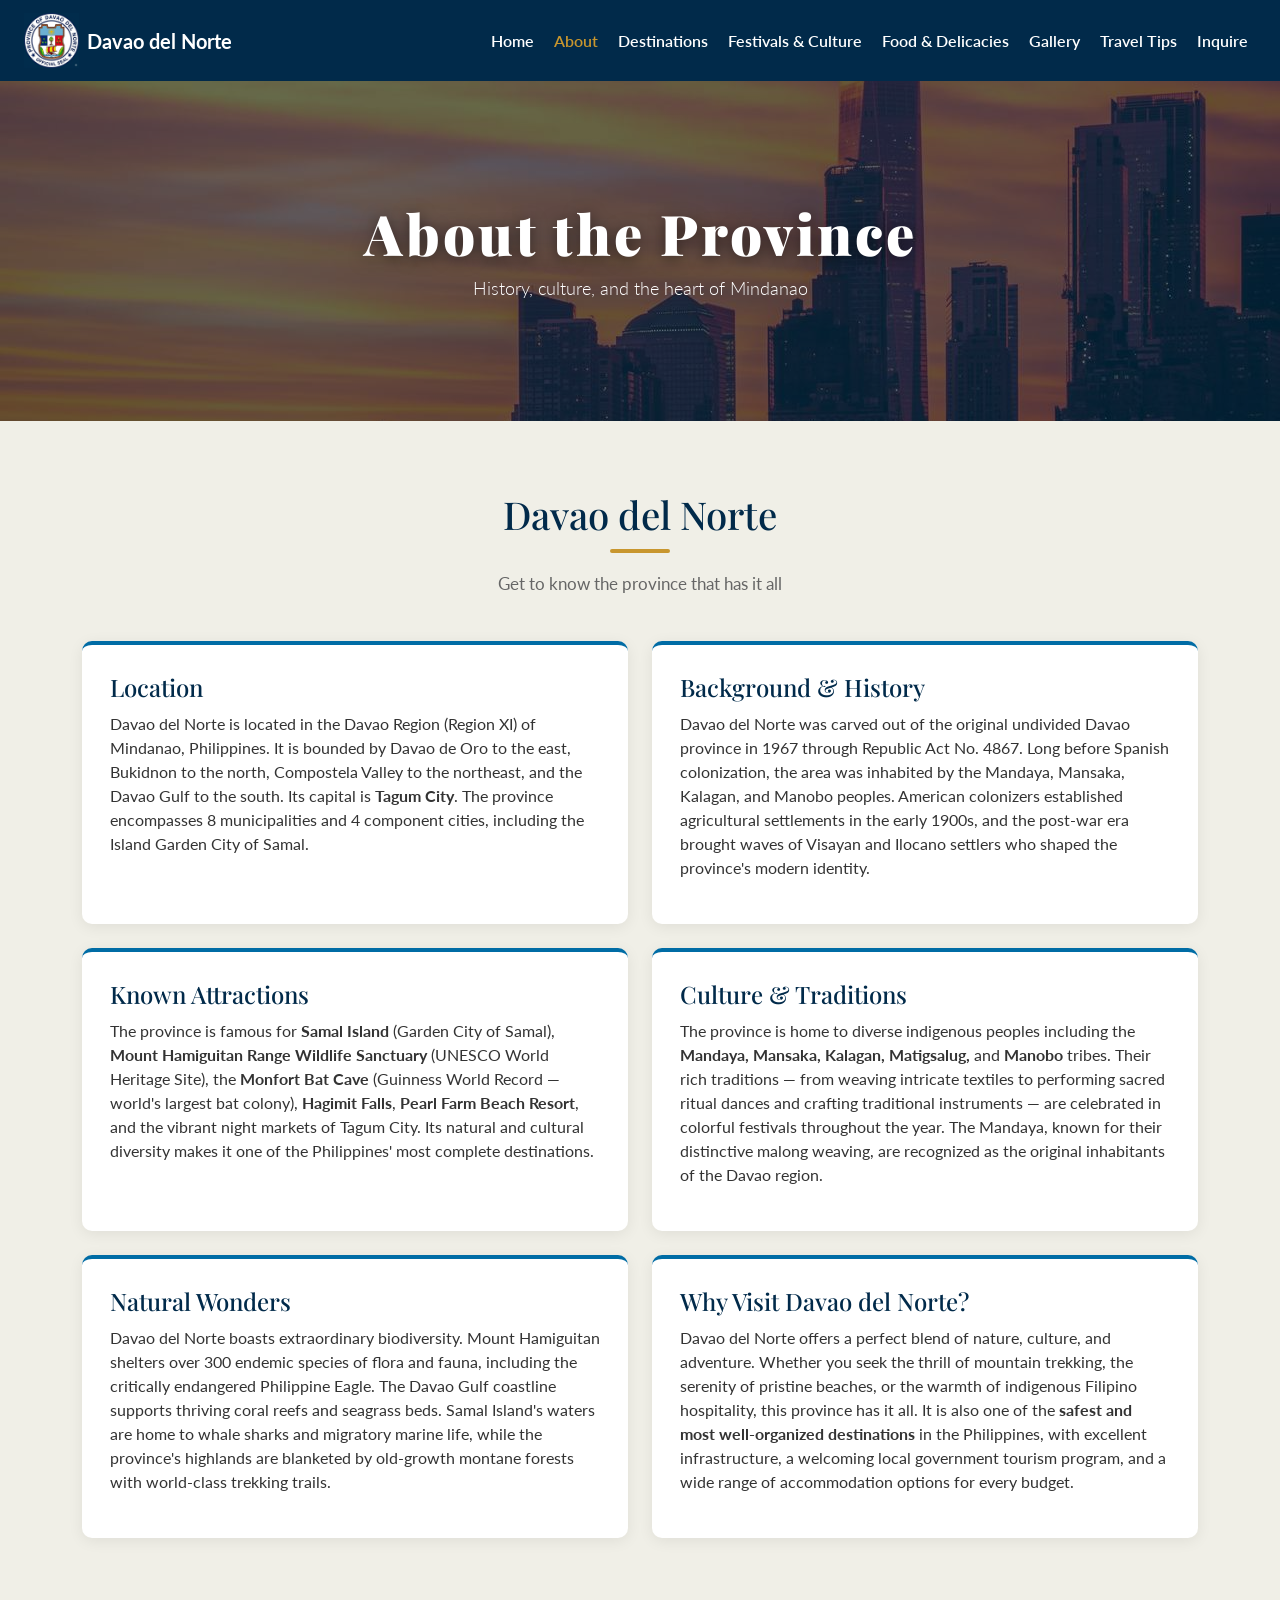
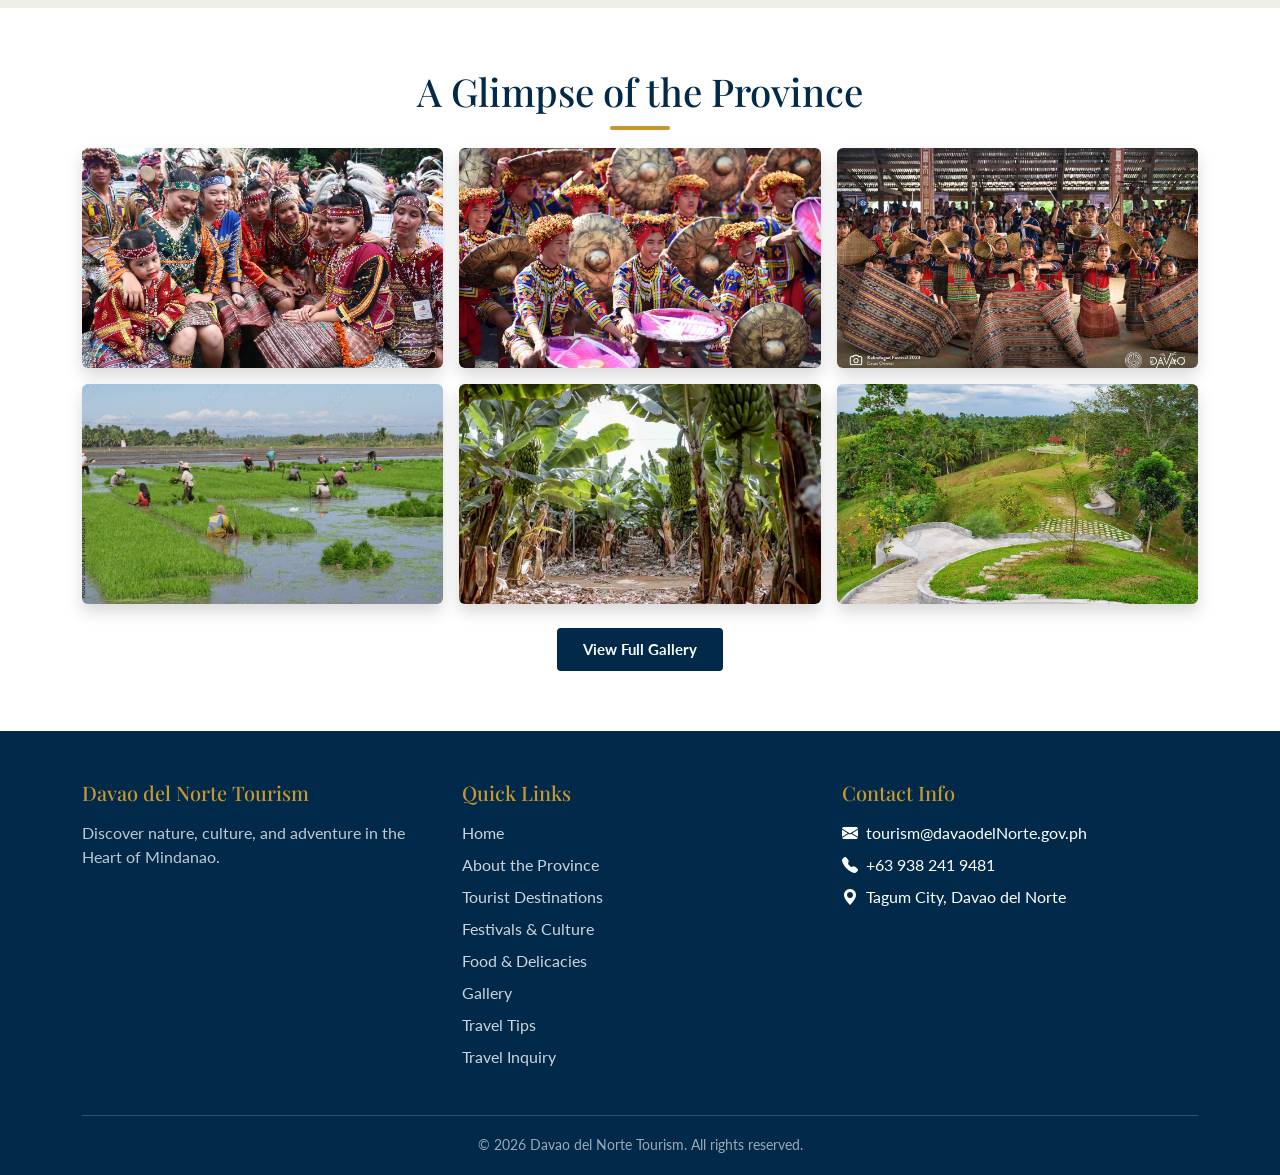
==== about.html @ 422d1d85 "Add files via upload" ====
<!DOCTYPE html>
<html lang="en">
<head>
  <meta charset="UTF-8"><meta name="viewport" content="width=device-width, initial-scale=1">

  <title>About - Davao del Norte Tourism</title>

  <link href="https://cdn.jsdelivr.net/npm/bootstrap@5.3.8/dist/css/bootstrap.min.css" rel="stylesheet">
  <link href="https://fonts.googleapis.com/css2?family=Playfair+Display:wght@400;700;900&family=Lato:wght@300;400;700&display=swap" rel="stylesheet">
  <link rel="stylesheet" href="https://cdn.jsdelivr.net/npm/bootstrap-icons@1.11.3/font/bootstrap-icons.min.css">
  <link rel="stylesheet" href="styles/tourism.css">
</head>

<body>
  
<nav class="navbar navbar-expand-lg sticky-top">
  <div class="container-fluid px-4">
    <a class="navbar-brand d-flex align-items-center gap-2" href="index.html">
      <img src="images/davao_del_norte_logo.jpg" alt="Logo">
      <span class="text-white fw-bold" class="navbar-brand-text">Davao del Norte</span>
    </a>
    <button class="navbar-toggler" type="button" data-bs-toggle="collapse" data-bs-target="#mainNav"><span class="navbar-toggler-icon"></span></button>
    <div class="collapse navbar-collapse justify-content-end" id="mainNav">
      <ul class="navbar-nav gap-1">
        <li class="nav-item"><a class="nav-link" href="index.html">Home</a></li>
        <li class="nav-item"><a class="nav-link active" href="about.html">About</a></li>
        <li class="nav-item"><a class="nav-link" href="destinations.html">Destinations</a></li>
        <li class="nav-item"><a class="nav-link" href="festivals.html">Festivals & Culture</a></li>
        <li class="nav-item"><a class="nav-link" href="food.html">Food & Delicacies</a></li>
        <li class="nav-item"><a class="nav-link" href="gallery.html">Gallery</a></li>
        <li class="nav-item"><a class="nav-link" href="traveltips.html">Travel Tips</a></li>
        <li class="nav-item"><a class="nav-link" href="inquiry.html">Inquire</a></li>
      </ul>
    </div>
   </div>
</nav>

<div class="page-hero" style="background-image:url('images/municipalities.jpg')">
  <div class="page-hero-content">
    <h1>About the Province</h1>
    <p>History, culture, and the heart of Mindanao</p>
  </div>
</div>

<section class="bg-light-custom">
  <div class="container">
    <h2 class="section-title">Davao del Norte</h2>
    <div class="section-divider">
    </div>
    <p class="section-subtitle">Get to know the province that has it all</p>
    <div class="row g-4">
      <div class="col-md-6">
        <div class="about-card">
          <h4>Location</h4>
          <p>
            Davao del Norte is located in the Davao Region (Region XI) of Mindanao, Philippines. It is bounded by Davao de Oro to the east, Bukidnon to the north, Compostela Valley to the northeast, and the Davao Gulf to the south. Its capital is <strong>Tagum City</strong>. The province encompasses 8 municipalities and 4 component cities, including the Island Garden City of Samal.
          </p>
        </div>
      </div>
      <div class="col-md-6">
        <div class="about-card">
          <h4>Background &amp; History</h4>
          <p>
            Davao del Norte was carved out of the original undivided Davao province in 1967 through Republic Act No. 4867. Long before Spanish colonization, the area was inhabited by the Mandaya, Mansaka, Kalagan, and Manobo peoples. American colonizers established agricultural settlements in the early 1900s, and the post-war era brought waves of Visayan and Ilocano settlers who shaped the province's modern identity.
          </p>
        </div>
      </div>
      <div class="col-md-6">
        <div class="about-card">
          <h4>Known Attractions</h4>
          <p>
            The province is famous for <strong>Samal Island</strong> (Garden City of Samal), <strong>Mount Hamiguitan Range Wildlife Sanctuary</strong> (UNESCO World Heritage Site), the <strong>Monfort Bat Cave</strong> (Guinness World Record — world's largest bat colony), <strong>Hagimit Falls</strong>, <strong>Pearl Farm Beach Resort</strong>, and the vibrant night markets of Tagum City. Its natural and cultural diversity makes it one of the Philippines' most complete destinations.
          </p>
        </div>
      </div>
      <div class="col-md-6">
        <div class="about-card">
          <h4>Culture &amp; Traditions</h4>
          <p>
            The province is home to diverse indigenous peoples including the <strong>Mandaya, Mansaka, Kalagan, Matigsalug,</strong> and <strong>Manobo</strong> tribes. Their rich traditions — from weaving intricate textiles to performing sacred ritual dances and crafting traditional instruments — are celebrated in colorful festivals throughout the year. The Mandaya, known for their distinctive malong weaving, are recognized as the original inhabitants of the Davao region.
          </p>
        </div>
      </div>
      <div class="col-md-6">
        <div class="about-card">
          <h4>Natural Wonders</h4>
          <p>
            Davao del Norte boasts extraordinary biodiversity. Mount Hamiguitan shelters over 300 endemic species of flora and fauna, including the critically endangered Philippine Eagle. The Davao Gulf coastline supports thriving coral reefs and seagrass beds. Samal Island's waters are home to whale sharks and migratory marine life, while the province's highlands are blanketed by old-growth montane forests with world-class trekking trails.
          </p>
        </div>
      </div>
      <div class="col-md-6">
        <div class="about-card">
          <h4>Why Visit Davao del Norte?</h4>
          <p>
            Davao del Norte offers a perfect blend of nature, culture, and adventure. Whether you seek the thrill of mountain trekking, the serenity of pristine beaches, or the warmth of indigenous Filipino hospitality, this province has it all. It is also one of the <strong>safest and most well-organized destinations</strong> in the Philippines, with excellent infrastructure, a welcoming local government tourism program, and a wide range of accommodation options for every budget.
          </p>
        </div>
      </div>
    </div>
  </div>
</section>

<section class="bg-white-section section-pad">
  <div class="container">
    <h2 class="section-title">A Glimpse of the Province</h2>
    <div class="section-divider"></div>
    <div class="row g-3">
      <div class="col-md-4">
        <img src="images/indigenous_group.jpg"
             class="img-fluid rounded shadow showcase-img"
             alt="Indigenous People">
      </div>

      <div class="col-md-4">
        <img src="images/traditions.jpg"
             class="img-fluid rounded shadow showcase-img" alt="Traditions">
      </div>

      <div class="col-md-4">
        <img src="images/mandaya.jpg"
             class="img-fluid rounded shadow showcase-img" alt="Mandaya">
      </div>

      <div class="col-md-4">
        <img src="images/rice_fields.jpg"
             class="img-fluid rounded shadow showcase-img" alt="Rice Fields">
      </div>

      <div class="col-md-4">
        <img src="images/banana_plantations.jpg"
             class="img-fluid rounded shadow showcase-img" alt="Banana Plantations">
      </div>

      <div class="col-md-4">
        <img src="images/botanical.jpg"
             class="img-fluid rounded shadow showcase-img" alt="Botanical">
      </div>
    </div>

    <div class="text-center mt-4">
      <a href="gallery.html" class="btn-navy">
        View Full Gallery
      </a>
    </div>
  </div>
</section>

<footer>
  <div class="container">
    <div class="row g-4">
      <div class="col-md-4">
        <h5>Davao del Norte Tourism</h5>
        <p class="footer-desc">Discover nature, culture, and adventure in the Heart of Mindanao.</p>
      </div>
      <div class="col-md-4">
        <h5>Quick Links</h5>
        <ul>
          <li><a href="index.html">Home</a></li>
          <li><a href="about.html">About the Province</a></li>
          <li><a href="destinations.html">Tourist Destinations</a></li>
          <li><a href="festivals.html">Festivals &amp; Culture</a></li>
          <li><a href="food.html">Food &amp; Delicacies</a></li>
          <li><a href="gallery.html">Gallery</a></li>
          <li><a href="traveltips.html">Travel Tips</a></li>
          <li><a href="inquiry.html">Travel Inquiry</a></li>
        </ul>
      </div>
      <div class="col-md-4">
        <h5>Contact Info</h5>
        <ul>
          <li><i class="bi bi-envelope-fill me-2"></i>tourism@davaodelNorte.gov.ph</li>
          <li><i class="bi bi-telephone-fill me-2"></i>+63 938 241 9481</li>
          <li><i class="bi bi-geo-alt-fill me-2"></i>Tagum City, Davao del Norte</li>
        </ul>
      </div>
    </div>
    <div class="footer-bottom">© 2026 Davao del Norte Tourism. All rights reserved.</div>
  </div>
</footer>

<script src="https://cdn.jsdelivr.net/npm/bootstrap@5.3.8/dist/js/bootstrap.bundle.min.js"></script>
</body>
</html>
---- styles/tourism.css ----
:root {
  --navy: #012A4A;
  --blue: #006CA5;
  --gold: #C8962E;
  --light: #F0EFE7;
  --white: #ffffff;
}


* {
  scroll-behavior: smooth;
  box-sizing: border-box;
}

body {
  font-family: 'Lato', sans-serif;
  color: #333;
  margin: 0;
}



.navbar {
  background: var(--navy);
}

.navbar-brand img {
  height: 55px;
}

.navbar .nav-link {
  color: #fff !important;
  font-weight: 600;
}

.navbar .nav-link:hover,
.navbar .nav-link.active {
  color: var(--gold) !important;
}

.dropdown-menu {
  background: var(--navy);
  border: none;
}

.dropdown-item {
  color: rgba(255, 255, 255, 0.85);
  font-weight: 500;
}

.dropdown-item:hover {
  background: var(--blue);
  color: #fff;
}

.navbar-toggler {
  border-color: rgba(255, 255, 255, 0.4);
}

.navbar-toggler-icon {
  filter: invert(1);
}

.navbar-logo {
  height: 70px;
}


.page-hero {
  position: relative;
  height: 340px;
  background-size: cover;
  background-position: center;
  display: flex;
  align-items: center;
  justify-content: center;
  text-align: center;
}

.page-hero::after {
  content: '';
  position: absolute;
  inset: 0;
  background: rgba(1, 42, 74, 0.60);
}

.page-hero-content {
  position: relative;
  z-index: 2;
  color: #fff;
  padding: 20px;
}

.page-hero-content h1 {
  font-family: 'Playfair Display', serif;
  font-size: clamp(2rem, 5vw, 3.5rem);
  font-weight: 900;
  letter-spacing: 3px;
  text-shadow: 0 3px 15px rgba(0, 0, 0, 0.5);
  margin-bottom: 10px;
}

.page-hero-content p {
  font-size: 1.1rem;
  font-weight: 300;
  margin: 0;
}



.hero-home {
  position: relative;
  height: 100vh;
  min-height: 600px;
  background: url('../images/davao_banner.jpg') center / cover no-repeat;
  display: flex;
  align-items: center;
  justify-content: center;
  text-align: center;
}

.hero-home::after {
  content: '';
  position: absolute;
  inset: 0;
  background: rgba(1, 42, 74, 0.58);
}

.hero-content {
  position: relative;
  z-index: 2;
  color: #fff;
  padding: 20px;
}

.hero-content h1 {
  font-family: 'Playfair Display', serif;
  font-size: clamp(3rem, 8vw, 6rem);
  font-weight: 900;
  letter-spacing: 4px;
  text-shadow: 0 4px 20px rgba(0, 0, 0, 0.5);
}

.hero-content .slogan {
  font-size: clamp(1rem, 2.5vw, 1.4rem);
  font-weight: 300;
  margin: 12px 0 20px;
  letter-spacing: 1px;
}

.hero-content .welcome {
  max-width: 680px;
  margin: 0 auto 30px;
  font-size: 1rem;
  line-height: 1.8;
}


section {
  padding: 70px 0;
}

.section-title {
  font-family: 'Playfair Display', serif;
  font-size: 2.4rem;
  color: var(--navy);
  text-align: center;
  margin-bottom: 12px;
}

.section-subtitle {
  text-align: center;
  color: #666;
  margin-bottom: 45px;
  font-size: 1.05rem;
}

.section-divider {
  width: 60px;
  height: 4px;
  background: var(--gold);
  margin: 0 auto 18px;
  border-radius: 2px;
}

.section-pad {
  padding: 60px 0;
}

.bg-light-custom {
  background: var(--light);
}

.bg-white-section {
  background: #fff;
}

.btn-gold {
  background: var(--gold);
  color: #fff !important;
  border: none;
  font-weight: 700;
  padding: 13px 36px;
  border-radius: 4px;
  font-size: 1rem;
  transition: all 0.3s;
  text-decoration: none;
  display: inline-block;
}

.btn-gold:hover {
  background: #a87820;
  transform: translateY(-2px);
  box-shadow: 0 6px 20px rgba(200, 150, 46, 0.4);
}

.btn-gold-sm {
  font-size: 0.9rem;
  padding: 10px 24px;
}

.btn-navy {
  background: var(--navy);
  color: #fff !important;
  border: none;
  font-weight: 700;
  padding: 10px 26px;
  border-radius: 4px;
  font-size: 0.95rem;
  transition: all 0.3s;
  text-decoration: none;
  display: inline-block;
}

.btn-navy:hover {
  background: var(--blue);
}

.btn-view {
  background: var(--blue);
  color: #fff;
  border: none;
  border-radius: 4px;
  padding: 8px 18px;
  font-size: 0.88rem;
  font-weight: 600;
  cursor: pointer;
  transition: background 0.2s;
  width: 100%;
  margin-top: 12px;
}

.btn-view:hover {
  background: var(--navy);
}

.btn-submit {
  background: var(--navy);
  color: #fff;
  border: none;
  padding: 14px 40px;
  border-radius: 6px;
  font-weight: 700;
  font-size: 1rem;
  transition: all 0.3s;
}

.btn-submit:hover {
  background: var(--blue);
  color: #fff;
}


.about-card {
  background: #fff;
  border-radius: 10px;
  padding: 28px;
  height: 100%;
  box-shadow: 0 3px 15px rgba(0, 0, 0, 0.07);
  border-top: 4px solid var(--blue);
}

.about-card .icon {
  font-size: 2.2rem;
  color: var(--gold);
  margin-bottom: 14px;
}

.about-card h4 {
  font-family: 'Playfair Display', serif;
  color: var(--navy);
  margin-bottom: 10px;
}



.dest-card {
  border-radius: 10px;
  overflow: hidden;
  box-shadow: 0 3px 15px rgba(0, 0, 0, 0.09);
  transition: transform 0.3s, box-shadow 0.3s;
  height: 100%;
  background: #fff;
  border-top: 4px solid var(--blue);
  display: flex;
  flex-direction: column;
}

.dest-card:hover {
  transform: translateY(-6px);
  box-shadow: 0 12px 30px rgba(0, 0, 0, 0.15);
}

.dest-card img {
  width: 100%;
  height: 210px;
  object-fit: cover;
}

.dest-card-body {
  padding: 16px;
  flex: 1;
  display: flex;
  flex-direction: column;
}

.dest-card-body h5 {
  font-family: 'Playfair Display', serif;
  color: var(--navy);
  margin-bottom: 4px;
  font-size: 1.1rem;
}

.badge-cat {
  background: var(--gold);
  color: #fff;
  font-size: 0.75rem;
  border-radius: 20px;
  padding: 3px 10px;
  display: inline-block;
  margin-bottom: 6px;
}

.dest-location {
  color: #888;
  font-size: 0.85rem;
  margin-bottom: 8px;
}

.dest-desc {
  font-size: 0.9rem;
  color: #555;
  flex: 1;
}

.dest-meta {
  font-size: 0.82rem;
  color: #777;
  margin-top: 8px;
}

#noResults {
  display: none;
  text-align: center;
  padding: 60px 20px;
  color: #888;
}

.no-results-icon {
  font-size: 3rem;
}


.search-bar {
  max-width: 500px;
  margin: 0 auto 20px;
}

.filter-btns {
  display: flex;
  flex-wrap: wrap;
  gap: 10px;
  justify-content: center;
  margin-bottom: 40px;
}

.filter-btn {
  border: 2px solid var(--blue);
  color: var(--blue);
  background: transparent;
  border-radius: 30px;
  padding: 7px 20px;
  font-weight: 600;
  cursor: pointer;
  transition: all 0.25s;
  font-size: 0.9rem;
}

.filter-btn:hover,
.filter-btn.active {
  background: var(--blue);
  color: #fff;
}


.festival-card {
  border-radius: 10px;
  overflow: hidden;
  background: #fff;
  box-shadow: 0 3px 15px rgba(0, 0, 0, 0.08);
  height: 100%;
}

.festival-card img {
  width: 100%;
  height: 230px;
  object-fit: cover;
}

.festival-body {
  padding: 20px;
}

.festival-body h4 {
  font-family: 'Playfair Display', serif;
  color: var(--navy);
}

.festival-month {
  color: var(--gold);
  font-weight: 700;
  font-size: 0.9rem;
  margin-bottom: 6px;
}

.festival-loc {
  color: #888;
  font-size: 0.85rem;
  margin-bottom: 10px;
}


.food-card {
  border-radius: 10px;
  overflow: hidden;
  background: var(--light);
  box-shadow: 0 3px 12px rgba(0, 0, 0, 0.07);
  height: 100%;
}

.food-card img {
  width: 100%;
  height: 200px;
  object-fit: cover;
}

.food-body {
  padding: 18px;
}

.food-body h5 {
  font-family: 'Playfair Display', serif;
  color: var(--navy);
}

.food-where {
  color: var(--blue);
  font-size: 0.85rem;
  font-weight: 600;
  margin-top: 8px;
}



.gallery-section {
  background: var(--navy);
}

.gallery-section .section-title {
  color: #fff;
}

.gallery-section .section-subtitle {
  color: rgba(255, 255, 255, 0.7);
}

.gallery-section .section-divider {
  background: var(--gold);
}

.gallery-grid {
  display: grid;
  grid-template-columns: repeat(auto-fill, minmax(190px, 1fr));
  gap: 8px;
}

.gallery-item {
  position: relative;
  overflow: hidden;
  border-radius: 6px;
  cursor: pointer;
  aspect-ratio: 1;
}

.gallery-item img {
  width: 100%;
  height: 100%;
  object-fit: cover;
  transition: transform 0.4s;
}

.gallery-item:hover img {
  transform: scale(1.08);
}

.gallery-overlay {
  position: absolute;
  inset: 0;
  background: rgba(1, 42, 74, 0.5);
  opacity: 0;
  transition: opacity 0.3s;
  display: flex;
  align-items: center;
  justify-content: center;
  color: #fff;
  font-size: 2rem;
}

.gallery-item:hover .gallery-overlay {
  opacity: 1;
}



.tip-card {
  background: #fff;
  border-radius: 10px;
  padding: 26px;
  box-shadow: 0 3px 12px rgba(0, 0, 0, 0.07);
  height: 100%;
  border-left: 4px solid var(--gold);
}

.tip-icon {
  font-size: 2rem;
  color: var(--blue);
  margin-bottom: 12px;
}

.tip-card h5 {
  font-family: 'Playfair Display', serif;
  color: var(--navy);
  margin-bottom: 8px;
}



.form-card {
  background: var(--light);
  border-radius: 12px;
  padding: 40px;
  box-shadow: 0 5px 25px rgba(0, 0, 0, 0.08);
}

.form-label {
  font-weight: 600;
  color: var(--navy);
}

.form-control,
.form-select {
  border: 2px solid #ddd;
  border-radius: 6px;
  transition: border-color 0.2s;
}

.form-control:focus,
.form-select:focus {
  border-color: var(--blue);
  box-shadow: 0 0 0 3px rgba(0, 108, 165, 0.15);
}

#formSuccess {
  display: none;
}


.modal-header {
  background: var(--navy);
  color: #fff;
}

.modal-header .btn-close {
  filter: invert(1);
}

#modalBody img {
  width: 100%;
  max-height: 300px;
  object-fit: cover;
  border-radius: 8px;
  margin-bottom: 20px;
}

.modal-info-row {
  display: flex;
  gap: 10px;
  flex-wrap: wrap;
  margin-bottom: 16px;
}

.modal-badge {
  background: var(--light);
  border-radius: 6px;
  padding: 6px 14px;
  font-size: 0.88rem;
  display: flex;
  align-items: center;
  gap: 6px;
}

.modal-badge i {
  color: var(--blue);
}

.modal-sec {
  font-family: 'Playfair Display', serif;
  color: var(--navy);
  font-size: 1.1rem;
  margin: 18px 0 8px;
  border-bottom: 2px solid var(--gold);
  padding-bottom: 6px;
}



#lightbox {
  display: none;
  position: fixed;
  inset: 0;
  background: rgba(0, 0, 0, 0.95);
  z-index: 9999;
  align-items: center;
  justify-content: center;
  flex-direction: column;
}

#lightbox.active {
  display: flex;
}

#lightbox img {
  max-width: 90vw;
  max-height: 80vh;
  object-fit: contain;
  border-radius: 6px;
}

.lb-caption {
  color: #fff;
  margin-top: 14px;
  font-size: 0.95rem;
  opacity: 0.8;
}

.lb-close {
  position: absolute;
  top: 20px;
  right: 28px;
  color: #fff;
  font-size: 2rem;
  cursor: pointer;
  background: none;
  border: none;
}

.lb-nav {
  position: absolute;
  top: 50%;
  transform: translateY(-50%);
  background: rgba(255, 255, 255, 0.15);
  border: none;
  color: #fff;
  font-size: 2rem;
  padding: 12px 18px;
  border-radius: 6px;
  cursor: pointer;
  transition: background 0.2s;
}

.lb-nav:hover {
  background: rgba(255, 255, 255, 0.3);
}

#lbPrev {
  left: 20px;
}

#lbNext {
  right: 20px;
}



.quick-links {
  padding: 70px 0;
  background: #fff;
}

.ql-card {
  border-radius: 12px;
  overflow: hidden;
  box-shadow: 0 4px 18px rgba(0, 0, 0, 0.1);
  transition: transform 0.3s, box-shadow 0.3s;
  text-decoration: none;
  display: block;
  height: 100%;
  background: #fff;
  border-top: 4px solid var(--blue);
}

.ql-card:hover {
  transform: translateY(-7px);
  box-shadow: 0 14px 35px rgba(0, 0, 0, 0.15);
}

.ql-card img {
  width: 100%;
  height: 180px;
  object-fit: cover;
}

.ql-body {
  padding: 18px;
}

.ql-body h5 {
  font-family: 'Playfair Display', serif;
  color: var(--navy);
  margin-bottom: 6px;
}

.ql-body p {
  font-size: 0.88rem;
  color: #666;
  margin: 0;
}

.ql-icon {
  font-size: 1.6rem;
  color: var(--gold);
  margin-bottom: 8px;
  display: block;
}

.stats-bar {
  background: var(--navy);
  padding: 40px 0;
}

.stat-item {
  text-align: center;
  color: #fff;
}

.stat-item .num {
  font-family: 'Playfair Display', serif;
  font-size: 2.8rem;
  font-weight: 900;
  color: var(--gold);
  display: block;
}

.stat-item .lbl {
  font-size: 0.9rem;
  opacity: 0.8;
}


.cta-section {
  background: var(--navy);
  padding: 60px 0;
  text-align: center;
}

.cta-title {
  font-family: 'Playfair Display', serif;
  color: #fff;
  margin-bottom: 16px;
}

.cta-subtitle {
  color: rgba(255, 255, 255, 0.8);
  margin-bottom: 28px;
  font-size: 1.05rem;
}



.showcase-img {
  width: 100%;
  height: 220px;
  object-fit: cover;
}

.tribal-img {
  width: 150px;
  height: 150px;
  object-fit: cover;
}

.tribal-name {
  font-family: 'Playfair Display', serif;
  color: var(--navy);
}

.tribal-desc {
  font-size: 0.9rem;
  color: #666;
}


footer {
  background: var(--navy);
  color: #fff;
  padding: 50px 0 20px;
}

footer h5 {
  font-family: 'Playfair Display', serif;
  color: var(--gold);
  margin-bottom: 16px;
}

footer ul {
  list-style: none;
  padding: 0;
}

footer ul li {
  margin-bottom: 8px;
}

footer ul li a {
  color: rgba(255, 255, 255, 0.8);
  text-decoration: none;
  transition: color 0.2s;
}

footer ul li a:hover {
  color: var(--gold);
}

.footer-bottom {
  border-top: 1px solid rgba(255, 255, 255, 0.2);
  padding-top: 18px;
  margin-top: 30px;
  text-align: center;
  font-size: 0.9rem;
  color: rgba(255, 255, 255, 0.6);
}

.footer-desc {
  color: rgba(255, 255, 255, 0.75);
}
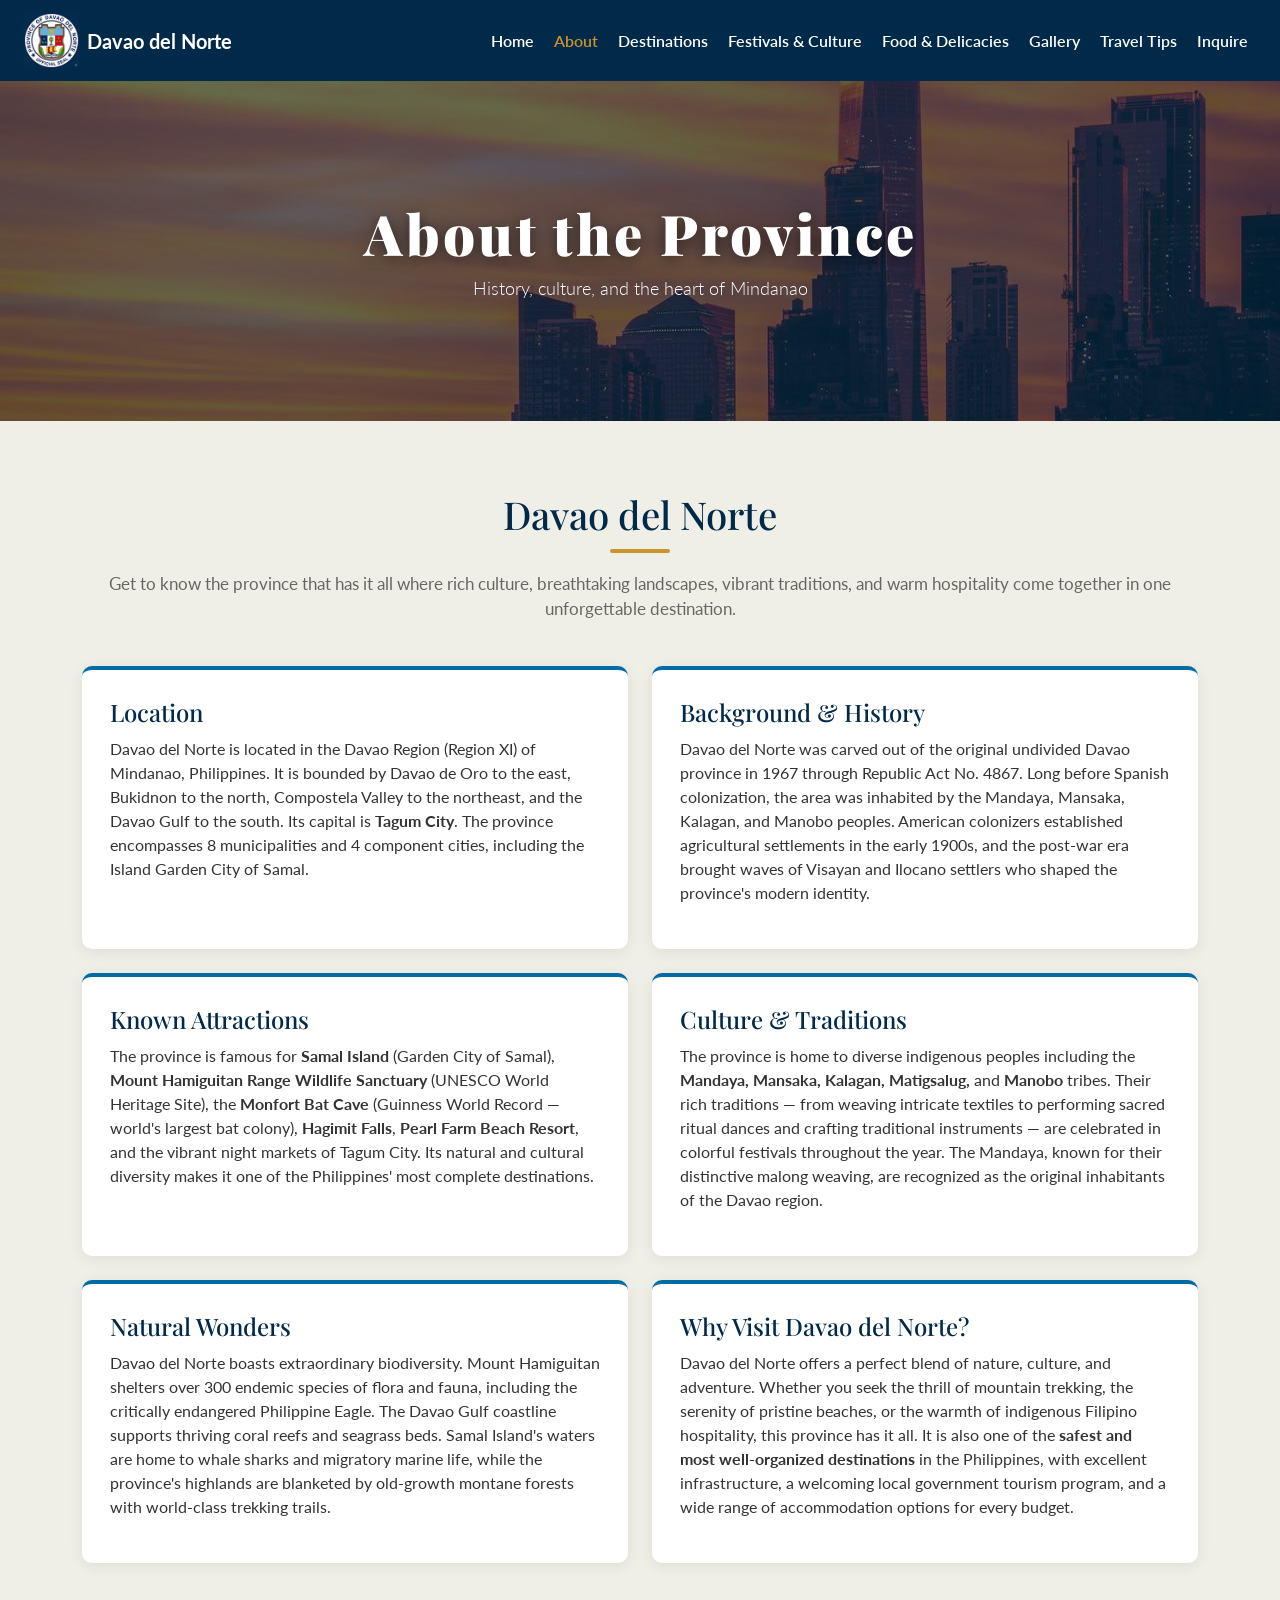
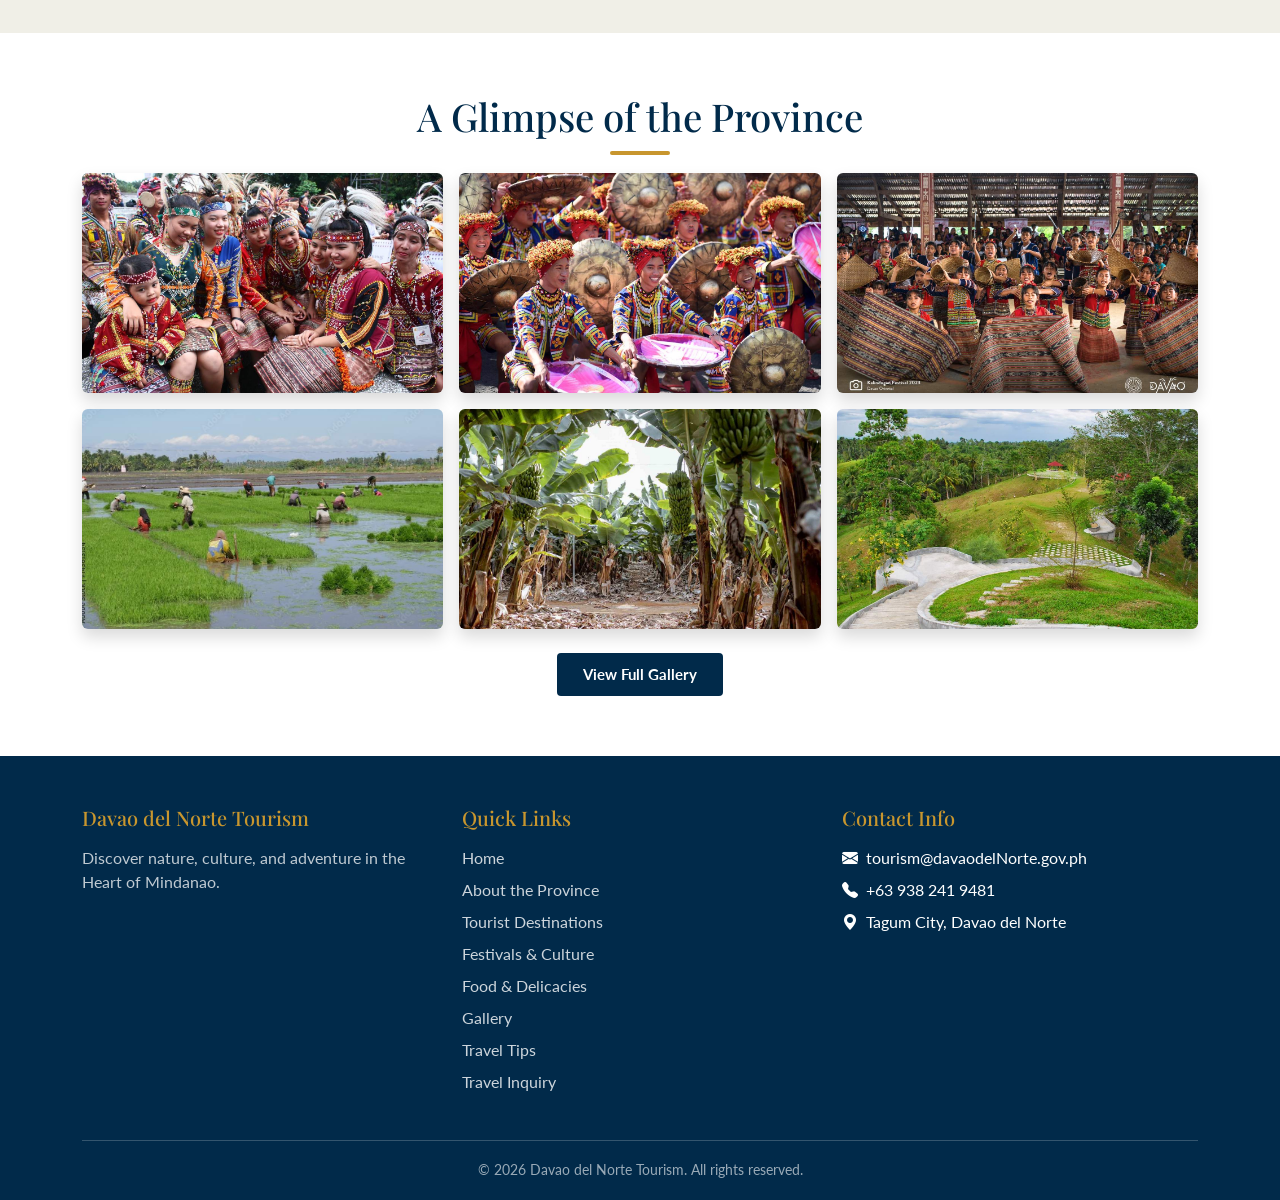
==== commit faa259d1: "Enhance section subtitle with additional details Expanded the section subtitle to include more detai" ====
--- a/about.html
+++ b/about.html
@@ -47,7 +47,8 @@
     <h2 class="section-title">Davao del Norte</h2>
     <div class="section-divider">
     </div>
-    <p class="section-subtitle">Get to know the province that has it all</p>
+    <p class="section-subtitle">Get to know the province that has it all where rich culture, breathtaking landscapes, vibrant traditions, and warm hospitality come together in one unforgettable destination.
+    </p>
     <div class="row g-4">
       <div class="col-md-6">
         <div class="about-card">
@@ -181,4 +182,4 @@
 
 <script src="https://cdn.jsdelivr.net/npm/bootstrap@5.3.8/dist/js/bootstrap.bundle.min.js"></script>
 </body>
-</html>+</html>
